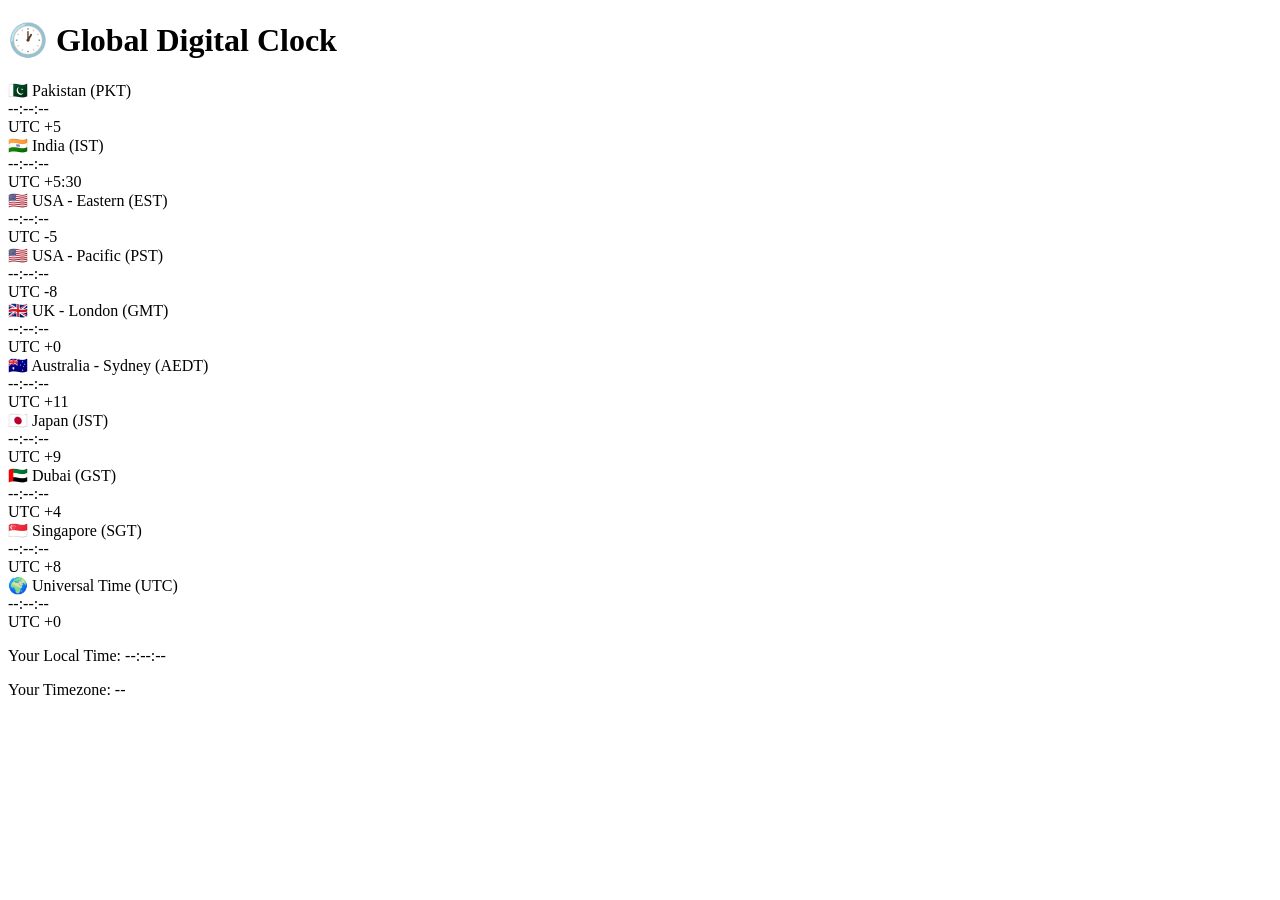
==== index.html @ 52f2f2a0 "Add digital clock with multiple time zones - HTML file" ====
<!DOCTYPE html>
<html lang="en">
<head>
    <meta charset="UTF-8">
    <meta name="viewport" content="width=device-width, initial-scale=1.0">
    <title>Digital Clock - Multiple Time Zones</title>
    <link rel="stylesheet" href="style.css">
</head>
<body>
    <div class="container">
        <h1>🕐 Global Digital Clock</h1>
        
        <div class="clocks-grid">
            <!-- Pakistan Time -->
            <div class="clock-card">
                <div class="timezone-name">
                    <span class="flag">🇵🇰</span>
                    <span>Pakistan (PKT)</span>
                </div>
                <div class="digital-time" id="pkt-time">--:--:--</div>
                <div class="timezone-offset">UTC +5</div>
            </div>

            <!-- India Time -->
            <div class="clock-card">
                <div class="timezone-name">
                    <span class="flag">🇮🇳</span>
                    <span>India (IST)</span>
                </div>
                <div class="digital-time" id="ist-time">--:--:--</div>
                <div class="timezone-offset">UTC +5:30</div>
            </div>

            <!-- USA Eastern Time -->
            <div class="clock-card">
                <div class="timezone-name">
                    <span class="flag">🇺🇸</span>
                    <span>USA - Eastern (EST)</span>
                </div>
                <div class="digital-time" id="est-time">--:--:--</div>
                <div class="timezone-offset">UTC -5</div>
            </div>

            <!-- USA Pacific Time -->
            <div class="clock-card">
                <div class="timezone-name">
                    <span class="flag">🇺🇸</span>
                    <span>USA - Pacific (PST)</span>
                </div>
                <div class="digital-time" id="pst-time">--:--:--</div>
                <div class="timezone-offset">UTC -8</div>
            </div>

            <!-- UK Time -->
            <div class="clock-card">
                <div class="timezone-name">
                    <span class="flag">🇬🇧</span>
                    <span>UK - London (GMT)</span>
                </div>
                <div class="digital-time" id="gmt-time">--:--:--</div>
                <div class="timezone-offset">UTC +0</div>
            </div>

            <!-- Australia Sydney Time -->
            <div class="clock-card">
                <div class="timezone-name">
                    <span class="flag">🇦🇺</span>
                    <span>Australia - Sydney (AEDT)</span>
                </div>
                <div class="digital-time" id="aedt-time">--:--:--</div>
                <div class="timezone-offset">UTC +11</div>
            </div>

            <!-- Japan Time -->
            <div class="clock-card">
                <div class="timezone-name">
                    <span class="flag">🇯🇵</span>
                    <span>Japan (JST)</span>
                </div>
                <div class="digital-time" id="jst-time">--:--:--</div>
                <div class="timezone-offset">UTC +9</div>
            </div>

            <!-- Dubai Time -->
            <div class="clock-card">
                <div class="timezone-name">
                    <span class="flag">🇦🇪</span>
                    <span>Dubai (GST)</span>
                </div>
                <div class="digital-time" id="gst-time">--:--:--</div>
                <div class="timezone-offset">UTC +4</div>
            </div>

            <!-- Singapore Time -->
            <div class="clock-card">
                <div class="timezone-name">
                    <span class="flag">🇸🇬</span>
                    <span>Singapore (SGT)</span>
                </div>
                <div class="digital-time" id="sgt-time">--:--:--</div>
                <div class="timezone-offset">UTC +8</div>
            </div>

            <!-- UTC/GMT -->
            <div class="clock-card">
                <div class="timezone-name">
                    <span class="flag">🌍</span>
                    <span>Universal Time (UTC)</span>
                </div>
                <div class="digital-time" id="utc-time">--:--:--</div>
                <div class="timezone-offset">UTC +0</div>
            </div>
        </div>

        <div class="local-time">
            <p>Your Local Time: <span id="local-time">--:--:--</span></p>
            <p>Your Timezone: <span id="local-tz">--</span></p>
        </div>
    </div>

    <script src="script.js"></script>
</body>
</html>
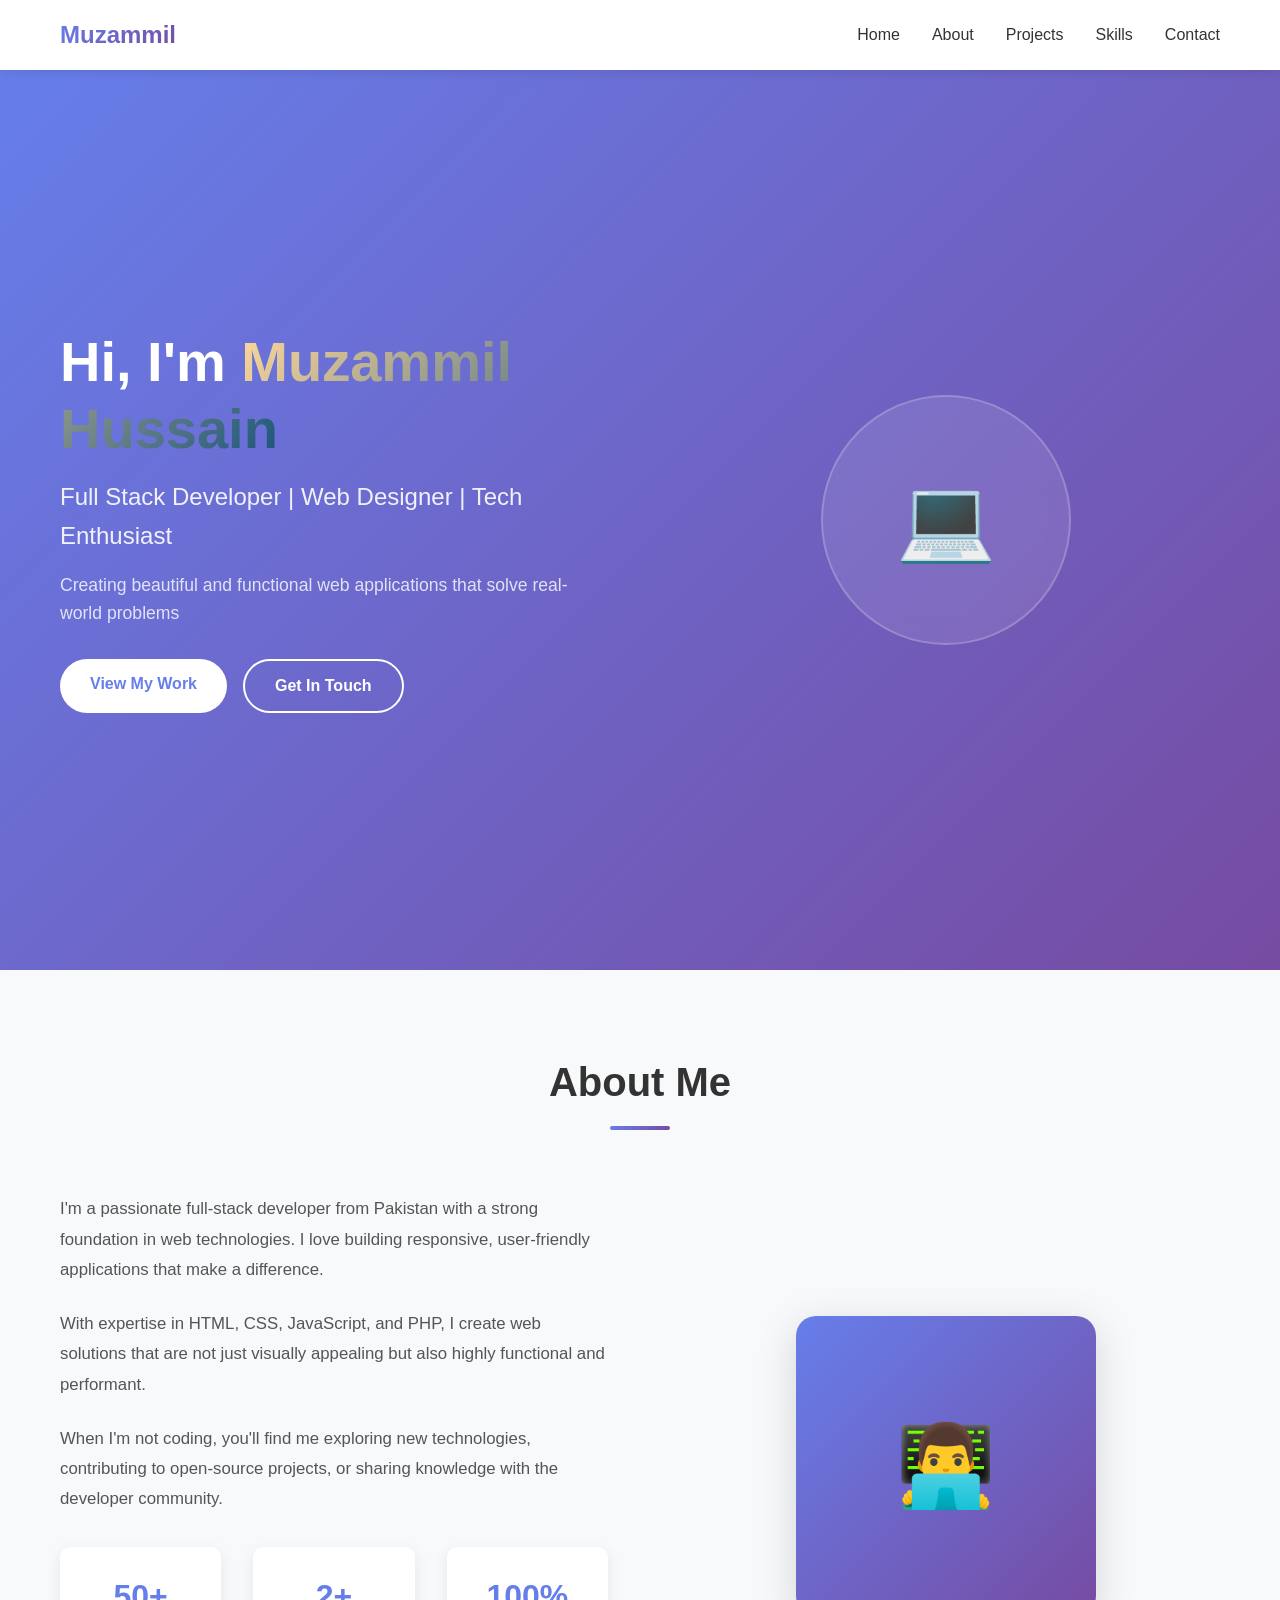
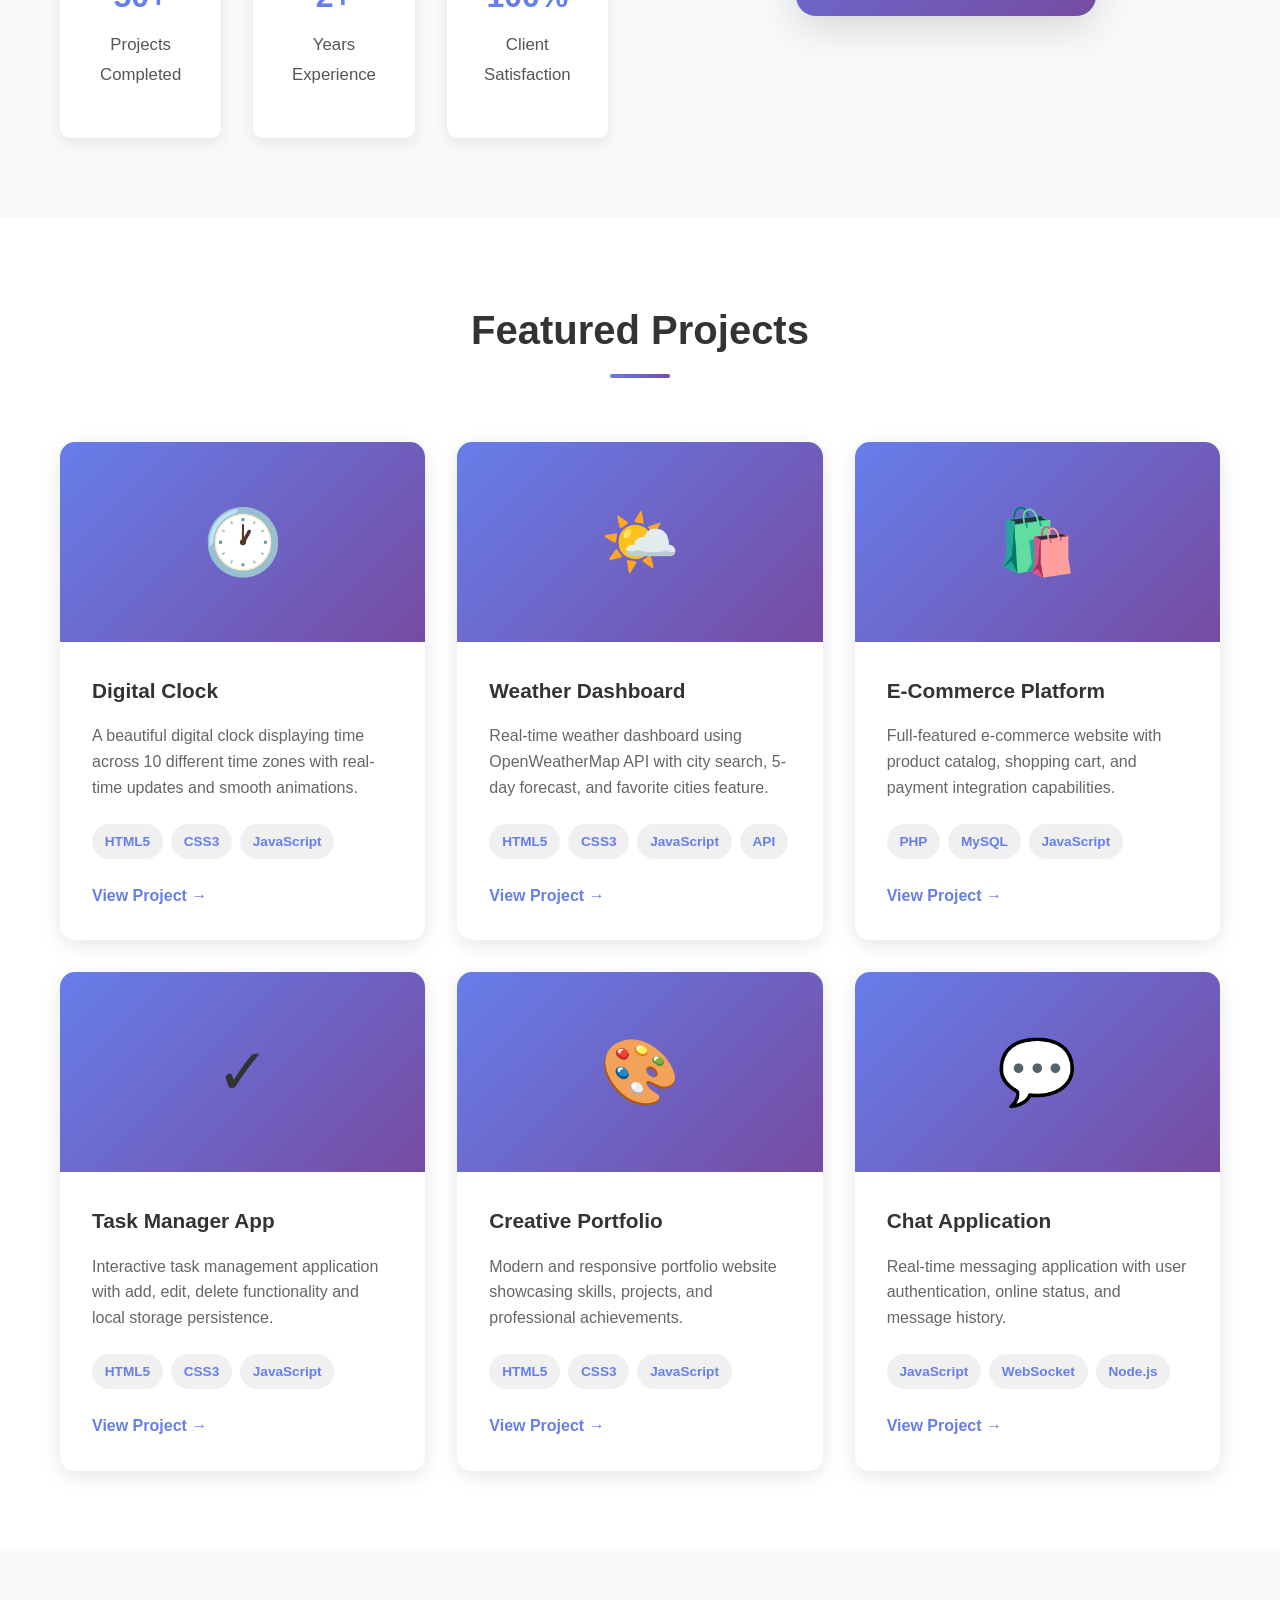
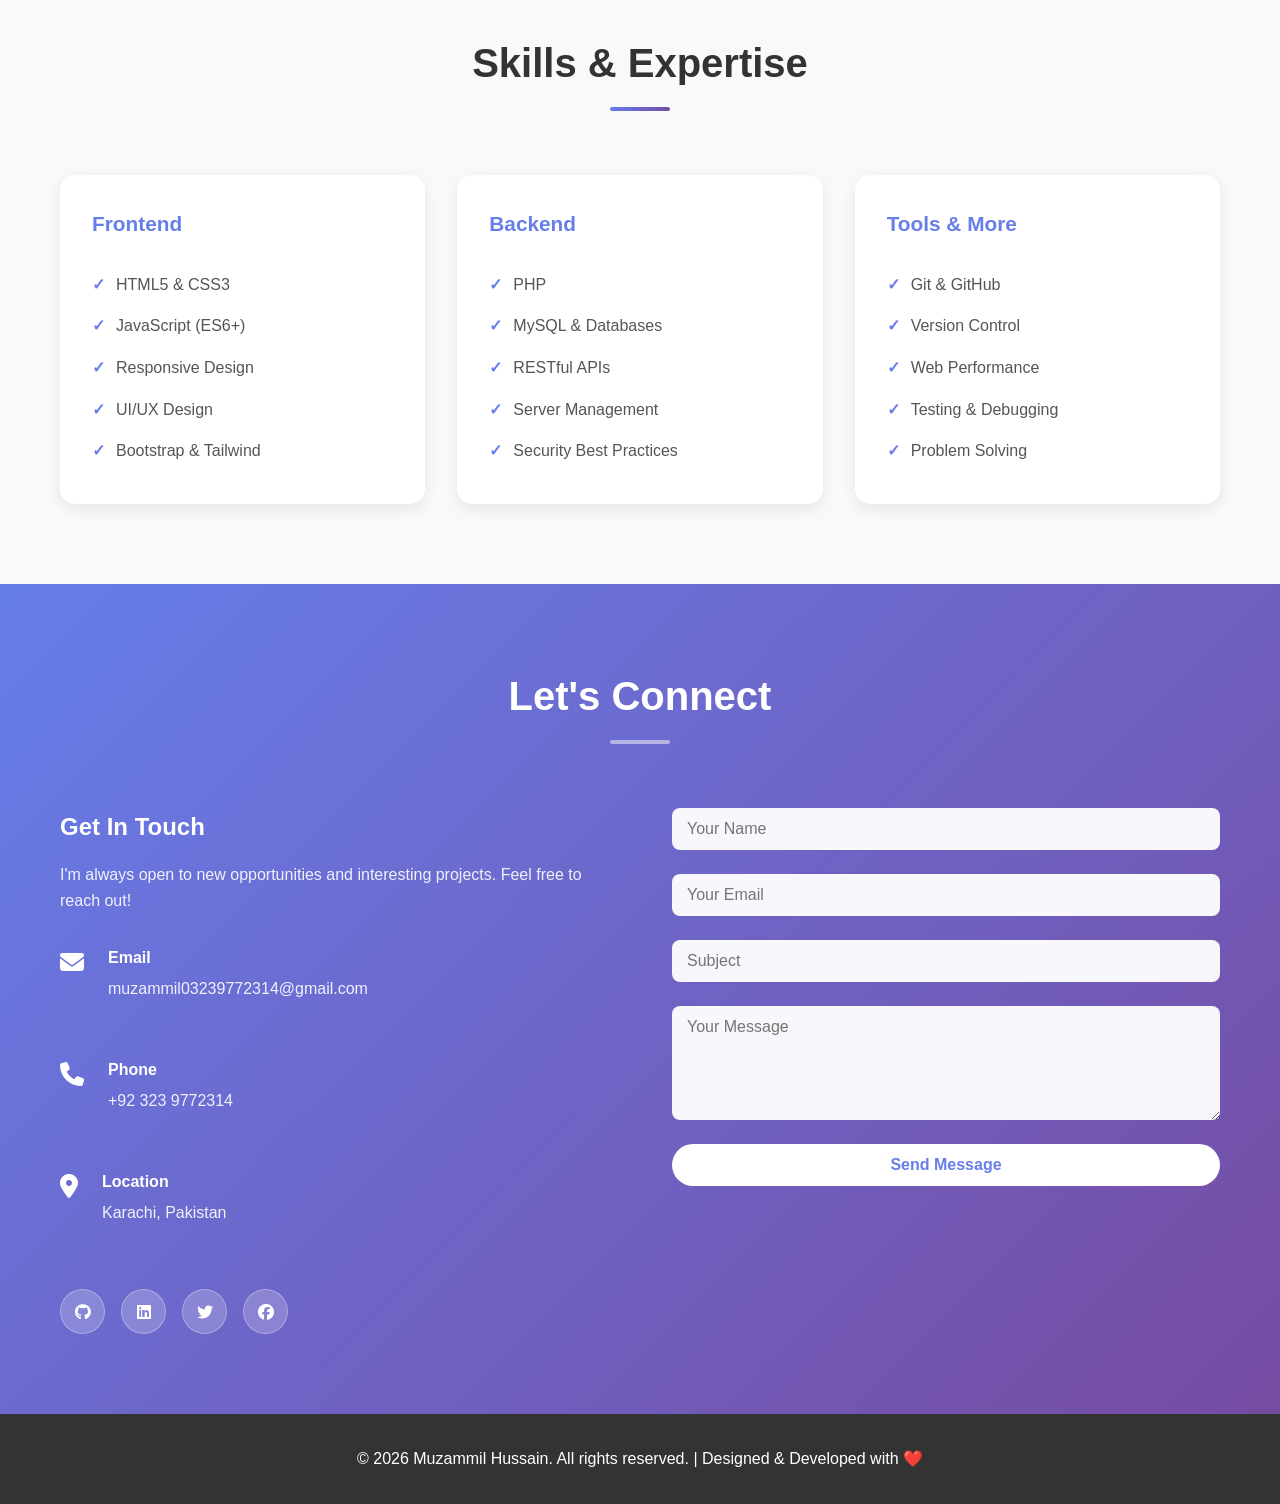
==== commit 3870ab49: "Create professional portfolio website with projects" ====
--- a/index.html
+++ b/index.html
@@ -3,121 +3,296 @@
 <head>
     <meta charset="UTF-8">
     <meta name="viewport" content="width=device-width, initial-scale=1.0">
-    <title>Digital Clock - Multiple Time Zones</title>
+    <title>Muzammil Hussain - Full Stack Developer</title>
     <link rel="stylesheet" href="style.css">
+    <link rel="stylesheet" href="https://cdnjs.cloudflare.com/ajax/libs/font-awesome/6.4.0/css/all.min.css">
 </head>
 <body>
-    <div class="container">
-        <h1>🕐 Global Digital Clock</h1>
-        
-        <div class="clocks-grid">
-            <!-- Pakistan Time -->
-            <div class="clock-card">
-                <div class="timezone-name">
-                    <span class="flag">🇵🇰</span>
-                    <span>Pakistan (PKT)</span>
-                </div>
-                <div class="digital-time" id="pkt-time">--:--:--</div>
-                <div class="timezone-offset">UTC +5</div>
-            </div>
-
-            <!-- India Time -->
-            <div class="clock-card">
-                <div class="timezone-name">
-                    <span class="flag">🇮🇳</span>
-                    <span>India (IST)</span>
-                </div>
-                <div class="digital-time" id="ist-time">--:--:--</div>
-                <div class="timezone-offset">UTC +5:30</div>
-            </div>
-
-            <!-- USA Eastern Time -->
-            <div class="clock-card">
-                <div class="timezone-name">
-                    <span class="flag">🇺🇸</span>
-                    <span>USA - Eastern (EST)</span>
-                </div>
-                <div class="digital-time" id="est-time">--:--:--</div>
-                <div class="timezone-offset">UTC -5</div>
-            </div>
-
-            <!-- USA Pacific Time -->
-            <div class="clock-card">
-                <div class="timezone-name">
-                    <span class="flag">🇺🇸</span>
-                    <span>USA - Pacific (PST)</span>
-                </div>
-                <div class="digital-time" id="pst-time">--:--:--</div>
-                <div class="timezone-offset">UTC -8</div>
-            </div>
-
-            <!-- UK Time -->
-            <div class="clock-card">
-                <div class="timezone-name">
-                    <span class="flag">🇬🇧</span>
-                    <span>UK - London (GMT)</span>
-                </div>
-                <div class="digital-time" id="gmt-time">--:--:--</div>
-                <div class="timezone-offset">UTC +0</div>
-            </div>
-
-            <!-- Australia Sydney Time -->
-            <div class="clock-card">
-                <div class="timezone-name">
-                    <span class="flag">🇦🇺</span>
-                    <span>Australia - Sydney (AEDT)</span>
-                </div>
-                <div class="digital-time" id="aedt-time">--:--:--</div>
-                <div class="timezone-offset">UTC +11</div>
-            </div>
-
-            <!-- Japan Time -->
-            <div class="clock-card">
-                <div class="timezone-name">
-                    <span class="flag">🇯🇵</span>
-                    <span>Japan (JST)</span>
-                </div>
-                <div class="digital-time" id="jst-time">--:--:--</div>
-                <div class="timezone-offset">UTC +9</div>
-            </div>
-
-            <!-- Dubai Time -->
-            <div class="clock-card">
-                <div class="timezone-name">
-                    <span class="flag">🇦🇪</span>
-                    <span>Dubai (GST)</span>
-                </div>
-                <div class="digital-time" id="gst-time">--:--:--</div>
-                <div class="timezone-offset">UTC +4</div>
-            </div>
-
-            <!-- Singapore Time -->
-            <div class="clock-card">
-                <div class="timezone-name">
-                    <span class="flag">🇸🇬</span>
-                    <span>Singapore (SGT)</span>
-                </div>
-                <div class="digital-time" id="sgt-time">--:--:--</div>
-                <div class="timezone-offset">UTC +8</div>
-            </div>
-
-            <!-- UTC/GMT -->
-            <div class="clock-card">
-                <div class="timezone-name">
-                    <span class="flag">🌍</span>
-                    <span>Universal Time (UTC)</span>
-                </div>
-                <div class="digital-time" id="utc-time">--:--:--</div>
-                <div class="timezone-offset">UTC +0</div>
-            </div>
-        </div>
-
-        <div class="local-time">
-            <p>Your Local Time: <span id="local-time">--:--:--</span></p>
-            <p>Your Timezone: <span id="local-tz">--</span></p>
-        </div>
-    </div>
+    <!-- Navigation -->
+    <nav class="navbar">
+        <div class="container">
+            <div class="nav-wrapper">
+                <div class="logo">Muzammil</div>
+                <ul class="nav-menu">
+                    <li><a href="#home" class="nav-link">Home</a></li>
+                    <li><a href="#about" class="nav-link">About</a></li>
+                    <li><a href="#projects" class="nav-link">Projects</a></li>
+                    <li><a href="#skills" class="nav-link">Skills</a></li>
+                    <li><a href="#contact" class="nav-link">Contact</a></li>
+                </ul>
+                <div class="hamburger">
+                    <span></span>
+                    <span></span>
+                    <span></span>
+                </div>
+            </div>
+        </div>
+    </nav>
+
+    <!-- Hero Section -->
+    <section id="home" class="hero">
+        <div class="container">
+            <div class="hero-content">
+                <h1 class="hero-title">Hi, I'm <span class="highlight">Muzammil Hussain</span></h1>
+                <p class="hero-subtitle">Full Stack Developer | Web Designer | Tech Enthusiast</p>
+                <p class="hero-description">Creating beautiful and functional web applications that solve real-world problems</p>
+                <div class="hero-buttons">
+                    <a href="#projects" class="btn btn-primary">View My Work</a>
+                    <a href="#contact" class="btn btn-secondary">Get In Touch</a>
+                </div>
+            </div>
+            <div class="hero-image">
+                <div class="floating-card">
+                    <div class="icon-circle">💻</div>
+                </div>
+            </div>
+        </div>
+    </section>
+
+    <!-- About Section -->
+    <section id="about" class="about">
+        <div class="container">
+            <h2 class="section-title">About Me</h2>
+            <div class="about-grid">
+                <div class="about-text">
+                    <p>I'm a passionate full-stack developer from Pakistan with a strong foundation in web technologies. I love building responsive, user-friendly applications that make a difference.</p>
+                    <p>With expertise in HTML, CSS, JavaScript, and PHP, I create web solutions that are not just visually appealing but also highly functional and performant.</p>
+                    <p>When I'm not coding, you'll find me exploring new technologies, contributing to open-source projects, or sharing knowledge with the developer community.</p>
+                    <div class="about-stats">
+                        <div class="stat">
+                            <h3>50+</h3>
+                            <p>Projects Completed</p>
+                        </div>
+                        <div class="stat">
+                            <h3>2+</h3>
+                            <p>Years Experience</p>
+                        </div>
+                        <div class="stat">
+                            <h3>100%</h3>
+                            <p>Client Satisfaction</p>
+                        </div>
+                    </div>
+                </div>
+                <div class="about-image">
+                    <div class="image-box">👨‍💻</div>
+                </div>
+            </div>
+        </div>
+    </section>
+
+    <!-- Projects Section -->
+    <section id="projects" class="projects">
+        <div class="container">
+            <h2 class="section-title">Featured Projects</h2>
+            <div class="projects-grid">
+                <!-- Digital Clock -->
+                <div class="project-card">
+                    <div class="project-image">🕐</div>
+                    <div class="project-content">
+                        <h3>Digital Clock</h3>
+                        <p>A beautiful digital clock displaying time across 10 different time zones with real-time updates and smooth animations.</p>
+                        <div class="tech-tags">
+                            <span class="tag">HTML5</span>
+                            <span class="tag">CSS3</span>
+                            <span class="tag">JavaScript</span>
+                        </div>
+                        <a href="index-clock.html" class="project-link">View Project →</a>
+                    </div>
+                </div>
+
+                <!-- Weather Dashboard -->
+                <div class="project-card">
+                    <div class="project-image">🌤️</div>
+                    <div class="project-content">
+                        <h3>Weather Dashboard</h3>
+                        <p>Real-time weather dashboard using OpenWeatherMap API with city search, 5-day forecast, and favorite cities feature.</p>
+                        <div class="tech-tags">
+                            <span class="tag">HTML5</span>
+                            <span class="tag">CSS3</span>
+                            <span class="tag">JavaScript</span>
+                            <span class="tag">API</span>
+                        </div>
+                        <a href="index-weather.html" class="project-link">View Project →</a>
+                    </div>
+                </div>
+
+                <!-- E-Commerce Site -->
+                <div class="project-card">
+                    <div class="project-image">🛍️</div>
+                    <div class="project-content">
+                        <h3>E-Commerce Platform</h3>
+                        <p>Full-featured e-commerce website with product catalog, shopping cart, and payment integration capabilities.</p>
+                        <div class="tech-tags">
+                            <span class="tag">PHP</span>
+                            <span class="tag">MySQL</span>
+                            <span class="tag">JavaScript</span>
+                        </div>
+                        <a href="#" class="project-link">View Project →</a>
+                    </div>
+                </div>
+
+                <!-- Task Manager -->
+                <div class="project-card">
+                    <div class="project-image">✓</div>
+                    <div class="project-content">
+                        <h3>Task Manager App</h3>
+                        <p>Interactive task management application with add, edit, delete functionality and local storage persistence.</p>
+                        <div class="tech-tags">
+                            <span class="tag">HTML5</span>
+                            <span class="tag">CSS3</span>
+                            <span class="tag">JavaScript</span>
+                        </div>
+                        <a href="#" class="project-link">View Project →</a>
+                    </div>
+                </div>
+
+                <!-- Portfolio Site -->
+                <div class="project-card">
+                    <div class="project-image">🎨</div>
+                    <div class="project-content">
+                        <h3>Creative Portfolio</h3>
+                        <p>Modern and responsive portfolio website showcasing skills, projects, and professional achievements.</p>
+                        <div class="tech-tags">
+                            <span class="tag">HTML5</span>
+                            <span class="tag">CSS3</span>
+                            <span class="tag">JavaScript</span>
+                        </div>
+                        <a href="#" class="project-link">View Project →</a>
+                    </div>
+                </div>
+
+                <!-- Chat Application -->
+                <div class="project-card">
+                    <div class="project-image">💬</div>
+                    <div class="project-content">
+                        <h3>Chat Application</h3>
+                        <p>Real-time messaging application with user authentication, online status, and message history.</p>
+                        <div class="tech-tags">
+                            <span class="tag">JavaScript</span>
+                            <span class="tag">WebSocket</span>
+                            <span class="tag">Node.js</span>
+                        </div>
+                        <a href="#" class="project-link">View Project →</a>
+                    </div>
+                </div>
+            </div>
+        </div>
+    </section>
+
+    <!-- Skills Section -->
+    <section id="skills" class="skills">
+        <div class="container">
+            <h2 class="section-title">Skills & Expertise</h2>
+            <div class="skills-grid">
+                <div class="skill-category">
+                    <h3>Frontend</h3>
+                    <ul class="skill-list">
+                        <li>HTML5 & CSS3</li>
+                        <li>JavaScript (ES6+)</li>
+                        <li>Responsive Design</li>
+                        <li>UI/UX Design</li>
+                        <li>Bootstrap & Tailwind</li>
+                    </ul>
+                </div>
+                <div class="skill-category">
+                    <h3>Backend</h3>
+                    <ul class="skill-list">
+                        <li>PHP</li>
+                        <li>MySQL & Databases</li>
+                        <li>RESTful APIs</li>
+                        <li>Server Management</li>
+                        <li>Security Best Practices</li>
+                    </ul>
+                </div>
+                <div class="skill-category">
+                    <h3>Tools & More</h3>
+                    <ul class="skill-list">
+                        <li>Git & GitHub</li>
+                        <li>Version Control</li>
+                        <li>Web Performance</li>
+                        <li>Testing & Debugging</li>
+                        <li>Problem Solving</li>
+                    </ul>
+                </div>
+            </div>
+        </div>
+    </section>
+
+    <!-- Contact Section -->
+    <section id="contact" class="contact">
+        <div class="container">
+            <h2 class="section-title">Let's Connect</h2>
+            <div class="contact-content">
+                <div class="contact-info">
+                    <h3>Get In Touch</h3>
+                    <p>I'm always open to new opportunities and interesting projects. Feel free to reach out!</p>
+                    
+                    <div class="contact-methods">
+                        <div class="contact-method">
+                            <i class="fas fa-envelope"></i>
+                            <div>
+                                <h4>Email</h4>
+                                <p><a href="mailto:muzammil03239772314@gmail.com">muzammil03239772314@gmail.com</a></p>
+                            </div>
+                        </div>
+                        <div class="contact-method">
+                            <i class="fas fa-phone"></i>
+                            <div>
+                                <h4>Phone</h4>
+                                <p><a href="tel:+923239772314">+92 323 9772314</a></p>
+                            </div>
+                        </div>
+                        <div class="contact-method">
+                            <i class="fas fa-map-marker-alt"></i>
+                            <div>
+                                <h4>Location</h4>
+                                <p>Karachi, Pakistan</p>
+                            </div>
+                        </div>
+                    </div>
+
+                    <div class="social-links">
+                        <a href="https://github.com/Muzammil-786-ai" class="social-link" title="GitHub">
+                            <i class="fab fa-github"></i>
+                        </a>
+                        <a href="https://linkedin.com" class="social-link" title="LinkedIn">
+                            <i class="fab fa-linkedin"></i>
+                        </a>
+                        <a href="https://twitter.com" class="social-link" title="Twitter">
+                            <i class="fab fa-twitter"></i>
+                        </a>
+                        <a href="https://facebook.com" class="social-link" title="Facebook">
+                            <i class="fab fa-facebook"></i>
+                        </a>
+                    </div>
+                </div>
+
+                <form class="contact-form">
+                    <div class="form-group">
+                        <input type="text" placeholder="Your Name" required>
+                    </div>
+                    <div class="form-group">
+                        <input type="email" placeholder="Your Email" required>
+                    </div>
+                    <div class="form-group">
+                        <input type="text" placeholder="Subject">
+                    </div>
+                    <div class="form-group">
+                        <textarea placeholder="Your Message" rows="5" required></textarea>
+                    </div>
+                    <button type="submit" class="btn btn-primary">Send Message</button>
+                </form>
+            </div>
+        </div>
+    </section>
+
+    <!-- Footer -->
+    <footer class="footer">
+        <div class="container">
+            <p>&copy; 2026 Muzammil Hussain. All rights reserved. | Designed & Developed with ❤️</p>
+        </div>
+    </footer>
 
     <script src="script.js"></script>
 </body>
-</html>
+</html>
--- a/style.css
+++ b/style.css
@@ -0,0 +1,618 @@
+* {
+    margin: 0;
+    padding: 0;
+    box-sizing: border-box;
+}
+
+html {
+    scroll-behavior: smooth;
+}
+
+body {
+    font-family: 'Segoe UI', Tahoma, Geneva, Verdana, sans-serif;
+    color: #333;
+    line-height: 1.6;
+    overflow-x: hidden;
+}
+
+.container {
+    max-width: 1200px;
+    margin: 0 auto;
+    padding: 0 20px;
+}
+
+/* Navigation */
+.navbar {
+    background: rgba(255, 255, 255, 0.95);
+    backdrop-filter: blur(10px);
+    position: sticky;
+    top: 0;
+    z-index: 1000;
+    box-shadow: 0 2px 10px rgba(0, 0, 0, 0.1);
+}
+
+.nav-wrapper {
+    display: flex;
+    justify-content: space-between;
+    align-items: center;
+    padding: 1rem 0;
+}
+
+.logo {
+    font-size: 1.5rem;
+    font-weight: 700;
+    background: linear-gradient(135deg, #667eea 0%, #764ba2 100%);
+    -webkit-background-clip: text;
+    -webkit-text-fill-color: transparent;
+    background-clip: text;
+}
+
+.nav-menu {
+    display: flex;
+    list-style: none;
+    gap: 2rem;
+}
+
+.nav-link {
+    text-decoration: none;
+    color: #333;
+    font-weight: 500;
+    transition: color 0.3s ease;
+    position: relative;
+}
+
+.nav-link:hover {
+    color: #667eea;
+}
+
+.nav-link::after {
+    content: '';
+    position: absolute;
+    bottom: -5px;
+    left: 0;
+    width: 0;
+    height: 2px;
+    background: linear-gradient(135deg, #667eea 0%, #764ba2 100%);
+    transition: width 0.3s ease;
+}
+
+.nav-link:hover::after {
+    width: 100%;
+}
+
+.hamburger {
+    display: none;
+    flex-direction: column;
+    cursor: pointer;
+}
+
+.hamburger span {
+    width: 25px;
+    height: 3px;
+    background: #333;
+    margin: 5px 0;
+    transition: 0.3s ease;
+    border-radius: 3px;
+}
+
+/* Hero Section */
+.hero {
+    background: linear-gradient(135deg, #667eea 0%, #764ba2 100%);
+    color: white;
+    padding: 100px 0;
+    min-height: 100vh;
+    display: flex;
+    align-items: center;
+}
+
+.hero .container {
+    display: grid;
+    grid-template-columns: 1fr 1fr;
+    gap: 4rem;
+    align-items: center;
+}
+
+.hero-title {
+    font-size: 3.5rem;
+    margin-bottom: 1rem;
+    line-height: 1.2;
+    animation: slideInLeft 0.8s ease-out;
+}
+
+.highlight {
+    background: linear-gradient(135deg, #ffd89b 0%, #19547b 100%);
+    -webkit-background-clip: text;
+    -webkit-text-fill-color: transparent;
+    background-clip: text;
+}
+
+.hero-subtitle {
+    font-size: 1.5rem;
+    margin-bottom: 1rem;
+    opacity: 0.9;
+    animation: slideInLeft 0.8s ease-out 0.2s backwards;
+}
+
+.hero-description {
+    font-size: 1.1rem;
+    margin-bottom: 2rem;
+    opacity: 0.8;
+    animation: slideInLeft 0.8s ease-out 0.4s backwards;
+}
+
+.hero-buttons {
+    display: flex;
+    gap: 1rem;
+    animation: slideInLeft 0.8s ease-out 0.6s backwards;
+}
+
+.btn {
+    padding: 12px 30px;
+    border: none;
+    border-radius: 50px;
+    font-size: 1rem;
+    font-weight: 600;
+    cursor: pointer;
+    text-decoration: none;
+    display: inline-block;
+    transition: all 0.3s ease;
+}
+
+.btn-primary {
+    background: white;
+    color: #667eea;
+}
+
+.btn-primary:hover {
+    transform: translateY(-3px);
+    box-shadow: 0 10px 30px rgba(0, 0, 0, 0.2);
+}
+
+.btn-secondary {
+    background: transparent;
+    color: white;
+    border: 2px solid white;
+}
+
+.btn-secondary:hover {
+    background: white;
+    color: #667eea;
+    transform: translateY(-3px);
+}
+
+.floating-card {
+    position: relative;
+    height: 300px;
+    display: flex;
+    align-items: center;
+    justify-content: center;
+    animation: float 3s ease-in-out infinite;
+}
+
+.icon-circle {
+    width: 250px;
+    height: 250px;
+    background: rgba(255, 255, 255, 0.1);
+    border-radius: 50%;
+    display: flex;
+    align-items: center;
+    justify-content: center;
+    font-size: 5rem;
+    backdrop-filter: blur(10px);
+    border: 2px solid rgba(255, 255, 255, 0.2);
+}
+
+@keyframes slideInLeft {
+    from {
+        opacity: 0;
+        transform: translateX(-50px);
+    }
+    to {
+        opacity: 1;
+        transform: translateX(0);
+    }
+}
+
+@keyframes float {
+    0%, 100% { transform: translateY(0px); }
+    50% { transform: translateY(-20px); }
+}
+
+/* About Section */
+.about {
+    padding: 80px 0;
+    background: #f8f9fa;
+}
+
+.section-title {
+    font-size: 2.5rem;
+    text-align: center;
+    margin-bottom: 4rem;
+    position: relative;
+    padding-bottom: 1rem;
+}
+
+.section-title::after {
+    content: '';
+    position: absolute;
+    bottom: 0;
+    left: 50%;
+    transform: translateX(-50%);
+    width: 60px;
+    height: 4px;
+    background: linear-gradient(135deg, #667eea 0%, #764ba2 100%);
+    border-radius: 2px;
+}
+
+.about-grid {
+    display: grid;
+    grid-template-columns: 1fr 1fr;
+    gap: 4rem;
+    align-items: center;
+}
+
+.about-text p {
+    margin-bottom: 1.5rem;
+    font-size: 1.05rem;
+    color: #555;
+    line-height: 1.8;
+}
+
+.about-stats {
+    display: grid;
+    grid-template-columns: repeat(3, 1fr);
+    gap: 2rem;
+    margin-top: 2rem;
+}
+
+.stat {
+    background: white;
+    padding: 1.5rem;
+    border-radius: 10px;
+    text-align: center;
+    box-shadow: 0 5px 15px rgba(0, 0, 0, 0.08);
+}
+
+.stat h3 {
+    color: #667eea;
+    font-size: 2rem;
+    margin-bottom: 0.5rem;
+}
+
+.about-image {
+    display: flex;
+    justify-content: center;
+    align-items: center;
+}
+
+.image-box {
+    width: 300px;
+    height: 300px;
+    background: linear-gradient(135deg, #667eea 0%, #764ba2 100%);
+    border-radius: 20px;
+    display: flex;
+    align-items: center;
+    justify-content: center;
+    font-size: 5rem;
+    box-shadow: 0 10px 40px rgba(0, 0, 0, 0.15);
+}
+
+/* Projects Section */
+.projects {
+    padding: 80px 0;
+}
+
+.projects-grid {
+    display: grid;
+    grid-template-columns: repeat(auto-fit, minmax(320px, 1fr));
+    gap: 2rem;
+}
+
+.project-card {
+    background: white;
+    border-radius: 15px;
+    overflow: hidden;
+    box-shadow: 0 5px 20px rgba(0, 0, 0, 0.1);
+    transition: all 0.3s ease;
+    animation: slideUp 0.6s ease-out;
+}
+
+@keyframes slideUp {
+    from {
+        opacity: 0;
+        transform: translateY(30px);
+    }
+    to {
+        opacity: 1;
+        transform: translateY(0);
+    }
+}
+
+.project-card:hover {
+    transform: translateY(-10px);
+    box-shadow: 0 15px 40px rgba(0, 0, 0, 0.15);
+}
+
+.project-image {
+    width: 100%;
+    height: 200px;
+    background: linear-gradient(135deg, #667eea 0%, #764ba2 100%);
+    display: flex;
+    align-items: center;
+    justify-content: center;
+    font-size: 4rem;
+}
+
+.project-content {
+    padding: 2rem;
+}
+
+.project-content h3 {
+    margin-bottom: 1rem;
+    color: #333;
+    font-size: 1.3rem;
+}
+
+.project-content p {
+    color: #666;
+    margin-bottom: 1.5rem;
+    line-height: 1.6;
+}
+
+.tech-tags {
+    display: flex;
+    flex-wrap: wrap;
+    gap: 0.5rem;
+    margin-bottom: 1.5rem;
+}
+
+.tag {
+    display: inline-block;
+    padding: 0.4rem 0.8rem;
+    background: #f0f0f0;
+    color: #667eea;
+    border-radius: 20px;
+    font-size: 0.85rem;
+    font-weight: 600;
+}
+
+.project-link {
+    color: #667eea;
+    text-decoration: none;
+    font-weight: 600;
+    display: inline-block;
+    transition: all 0.3s ease;
+}
+
+.project-link:hover {
+    color: #764ba2;
+    transform: translateX(5px);
+}
+
+/* Skills Section */
+.skills {
+    padding: 80px 0;
+    background: #f8f9fa;
+}
+
+.skills-grid {
+    display: grid;
+    grid-template-columns: repeat(auto-fit, minmax(250px, 1fr));
+    gap: 2rem;
+}
+
+.skill-category {
+    background: white;
+    padding: 2rem;
+    border-radius: 15px;
+    box-shadow: 0 5px 15px rgba(0, 0, 0, 0.08);
+}
+
+.skill-category h3 {
+    color: #667eea;
+    margin-bottom: 1.5rem;
+    font-size: 1.3rem;
+}
+
+.skill-list {
+    list-style: none;
+}
+
+.skill-list li {
+    padding: 0.5rem 0;
+    color: #555;
+    position: relative;
+    padding-left: 1.5rem;
+}
+
+.skill-list li::before {
+    content: '✓';
+    position: absolute;
+    left: 0;
+    color: #667eea;
+    font-weight: bold;
+}
+
+/* Contact Section */
+.contact {
+    padding: 80px 0;
+    background: linear-gradient(135deg, #667eea 0%, #764ba2 100%);
+    color: white;
+}
+
+.contact .section-title {
+    color: white;
+}
+
+.contact .section-title::after {
+    background: rgba(255, 255, 255, 0.5);
+}
+
+.contact-content {
+    display: grid;
+    grid-template-columns: 1fr 1fr;
+    gap: 4rem;
+}
+
+.contact-info h3 {
+    font-size: 1.5rem;
+    margin-bottom: 1rem;
+}
+
+.contact-info p {
+    opacity: 0.9;
+    margin-bottom: 2rem;
+}
+
+.contact-methods {
+    margin: 2rem 0;
+}
+
+.contact-method {
+    display: flex;
+    gap: 1.5rem;
+    margin-bottom: 1.5rem;
+    align-items: flex-start;
+}
+
+.contact-method i {
+    font-size: 1.5rem;
+    margin-top: 0.3rem;
+}
+
+.contact-method h4 {
+    margin-bottom: 0.3rem;
+}
+
+.contact-method a {
+    color: white;
+    text-decoration: none;
+    transition: opacity 0.3s ease;
+}
+
+.contact-method a:hover {
+    opacity: 0.8;
+}
+
+.social-links {
+    display: flex;
+    gap: 1rem;
+    margin-top: 2rem;
+}
+
+.social-link {
+    width: 45px;
+    height: 45px;
+    background: rgba(255, 255, 255, 0.2);
+    border-radius: 50%;
+    display: flex;
+    align-items: center;
+    justify-content: center;
+    color: white;
+    text-decoration: none;
+    transition: all 0.3s ease;
+    backdrop-filter: blur(10px);
+    border: 1px solid rgba(255, 255, 255, 0.3);
+}
+
+.social-link:hover {
+    background: white;
+    color: #667eea;
+    transform: translateY(-5px);
+}
+
+.contact-form {
+    display: flex;
+    flex-direction: column;
+    gap: 1.5rem;
+}
+
+.form-group {
+    display: flex;
+    flex-direction: column;
+}
+
+.contact-form input,
+.contact-form textarea {
+    padding: 12px 15px;
+    border: none;
+    border-radius: 8px;
+    font-family: inherit;
+    font-size: 1rem;
+    background: rgba(255, 255, 255, 0.95);
+    color: #333;
+    transition: all 0.3s ease;
+}
+
+.contact-form input:focus,
+.contact-form textarea:focus {
+    outline: none;
+    background: white;
+    box-shadow: 0 0 0 3px rgba(255, 255, 255, 0.2);
+}
+
+.contact-form button {
+    background: white;
+    color: #667eea;
+}
+
+/* Footer */
+.footer {
+    background: #333;
+    color: white;
+    text-align: center;
+    padding: 2rem 0;
+}
+
+/* Responsive */
+@media (max-width: 768px) {
+    .nav-menu {
+        gap: 1rem;
+    }
+
+    .hero .container {
+        grid-template-columns: 1fr;
+    }
+
+    .hero-title {
+        font-size: 2.5rem;
+    }
+
+    .about-grid {
+        grid-template-columns: 1fr;
+    }
+
+    .about-stats {
+        grid-template-columns: 1fr;
+    }
+
+    .contact-content {
+        grid-template-columns: 1fr;
+    }
+
+    .hero-buttons {
+        flex-direction: column;
+    }
+}
+
+@media (max-width: 480px) {
+    .section-title {
+        font-size: 2rem;
+    }
+
+    .hero-title {
+        font-size: 2rem;
+    }
+
+    .nav-menu {
+        display: none;
+    }
+
+    .hamburger {
+        display: flex;
+    }
+
+    .projects-grid {
+        grid-template-columns: 1fr;
+    }
+}
